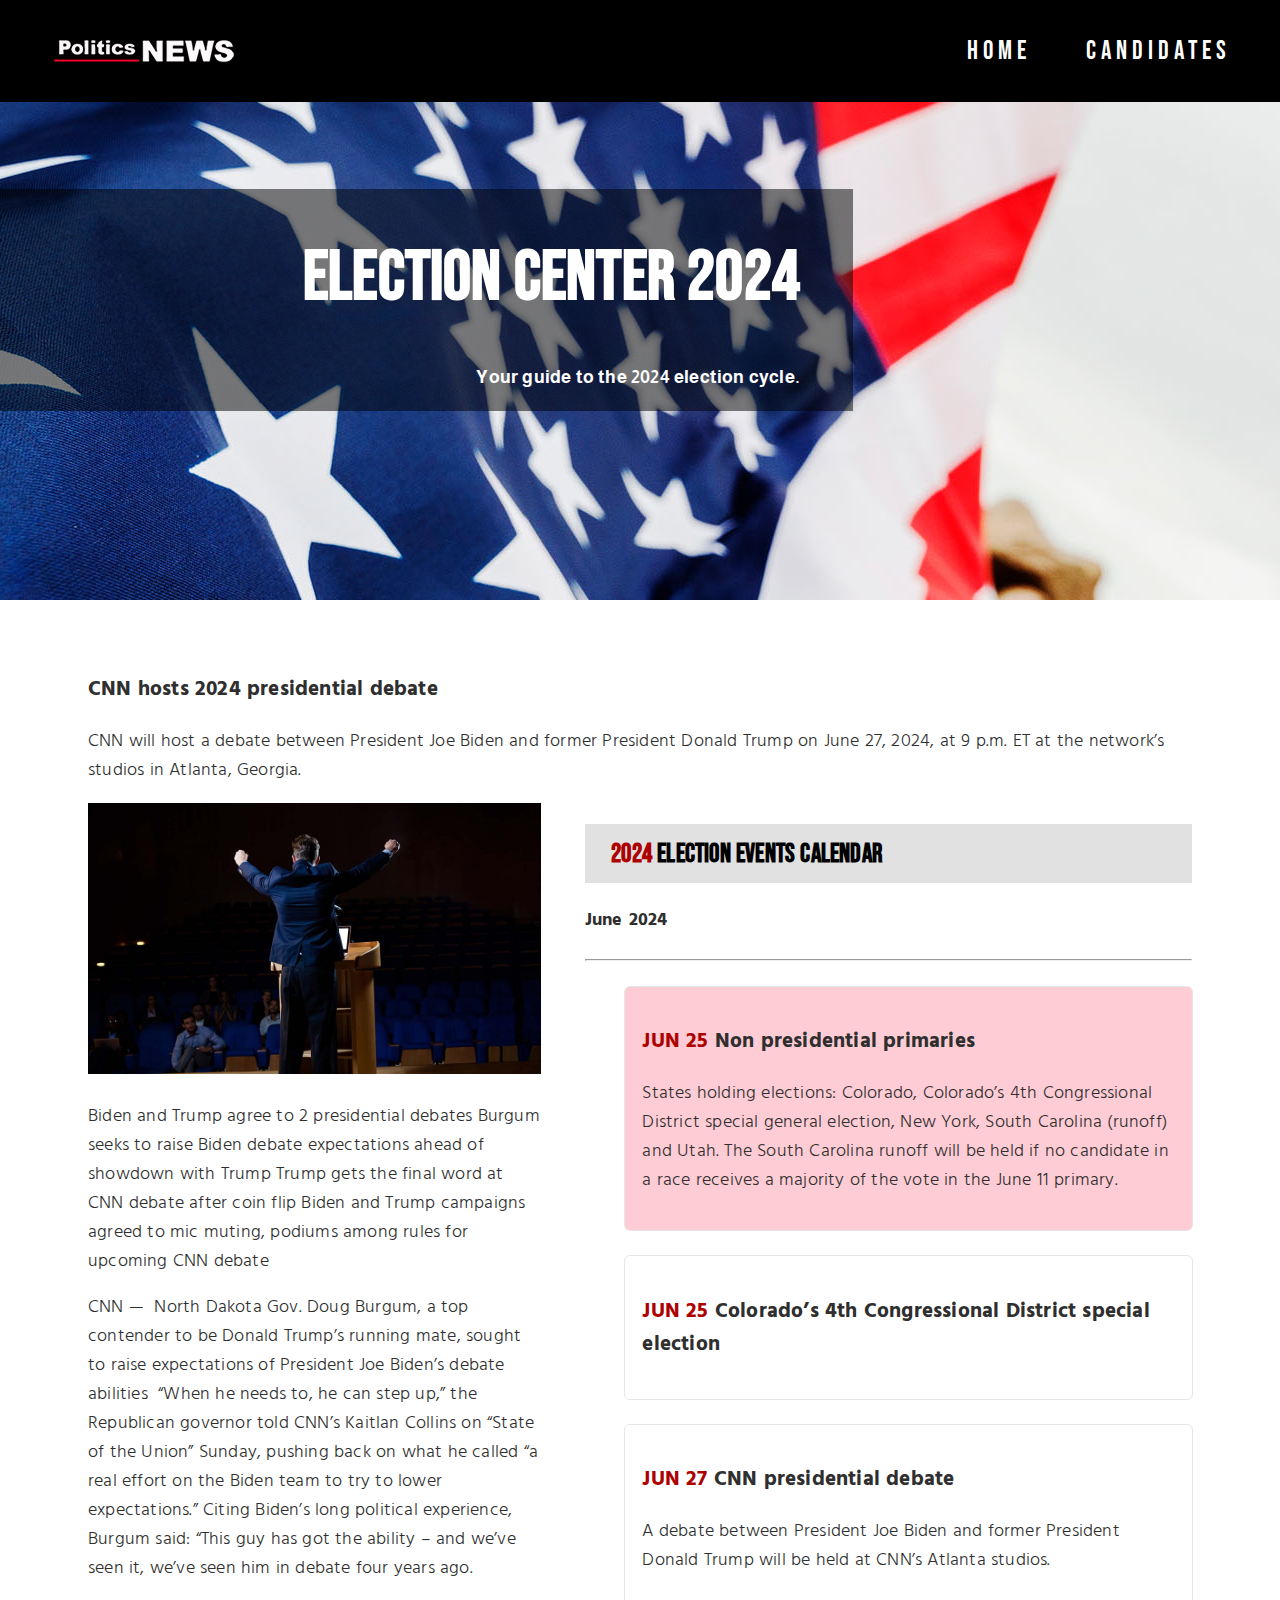
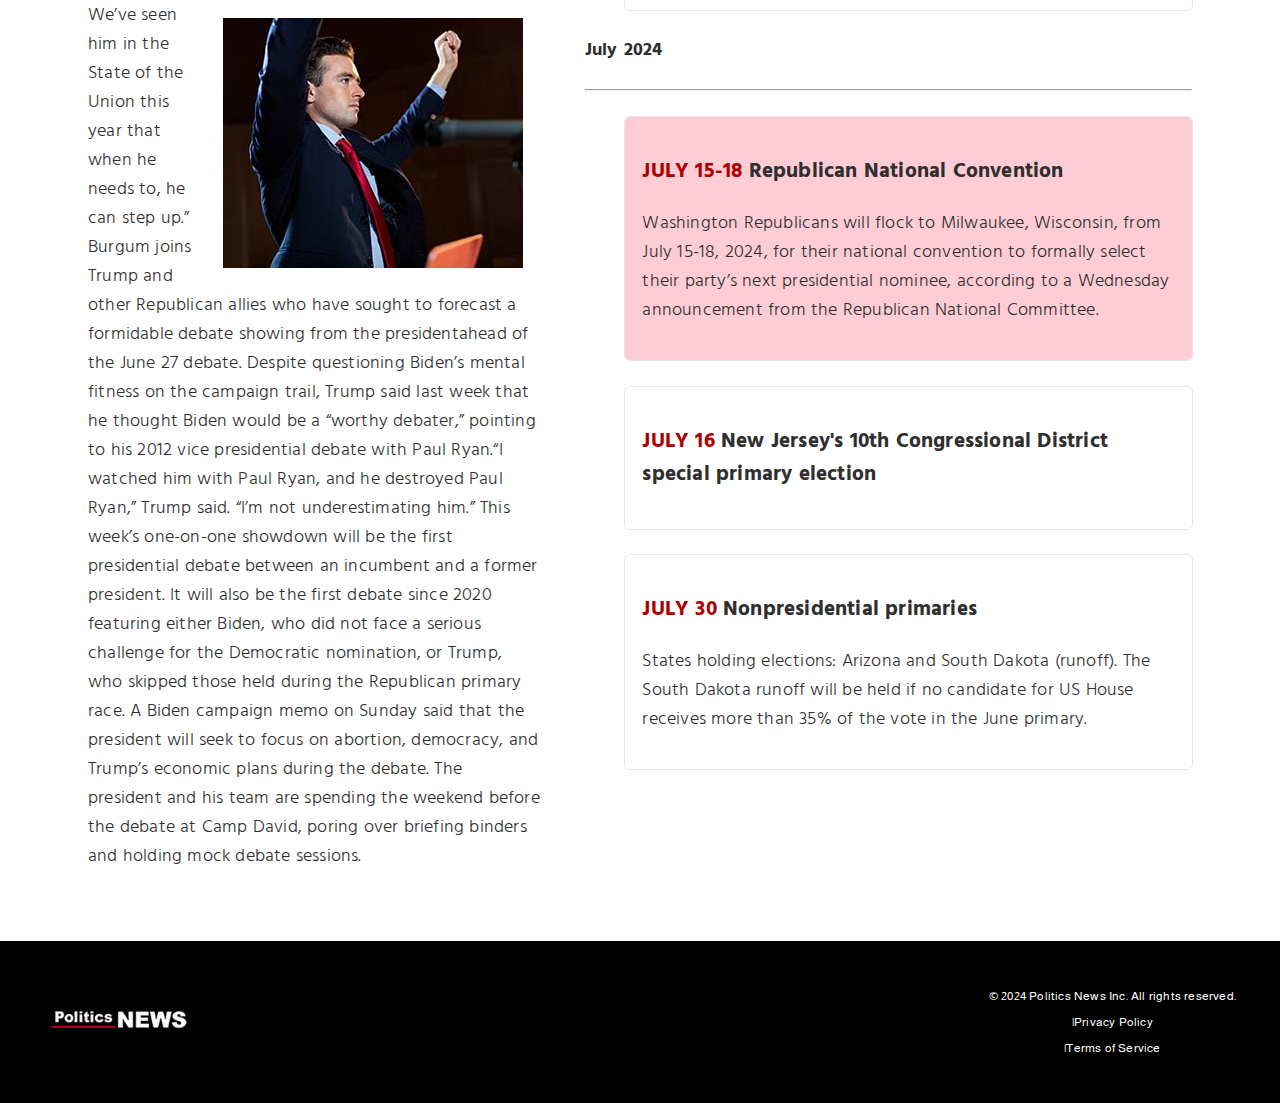
==== home.html @ dde77051 "Initial commit" ====
<!DOCTYPE html>
<html lang="en">
<head>
    <meta charset="UTF-8">
    <meta name="viewport" content="width=device-width, initial-scale=1.0">
    <title> Home </title>
    <link rel="stylesheet" href="css/home.css">
</head>
<body>

    <div id="wrapper">

        <nav>
            <img src="img/logo_200x30.png" alt="logo" class="logo_nav">
            <div id="link">
                <a href="home.html"> Home </a>
                <a href="candidates.html"> Candidates </a>
            </div>
           
        </nav>
        
        <header class="hero_image"> 
            <div class="hero_text">
                <h1 class="big_header" >  Election Center 2024 </h1>
                <h4> Your guide to the 2024 election cycle.</h4>
            </div>
        </header>

       
        <main>
            <h3> CNN hosts 2024 presidential debate </h3>
            <p> CNN will host a debate between President Joe Biden and former President Donald Trump on June 27, 2024, at 9 p.m. ET at the network’s studios in Atlanta, Georgia. </p>
            
            <article id="article_columns">

                <div id="col1">

                    <img class="debate_picture1" src="img/male-business-executive-giving-speech_1000x600.jpg" alt="debate1">
                    
                    <p>
                        Biden and Trump agree to 2 presidential debates
                        Burgum seeks to raise Biden debate expectations ahead of showdown with Trump
                        Trump gets the final word at CNN debate after coin flip
                        Biden and Trump campaigns agreed to mic muting, podiums among rules for upcoming CNN debate
                    </p>
    
                    <p>
                        CNN — 
                        North Dakota Gov. Doug Burgum, a top contender to be Donald Trump’s running mate, sought to raise expectations of President Joe Biden’s debate abilities 
                        “When he needs to, he can step up,” the Republican governor told CNN’s Kaitlan Collins on “State of the Union” Sunday, pushing back on what he called “a real effort on the Biden team to try to lower expectations.”
                        Citing Biden’s long political experience, Burgum said: “This guy has got the ability – and we’ve seen it, we’ve seen him in debate four years ago.
                    </p>
                    <p>
                        <img class="debate_picture2" src="img/male-business-executive-giving-speech_300x250.jpg" alt="debate2"> 
                        We’ve seen him in the State of the Union this year that when he needs to, he can step up.”
                        Burgum joins Trump and other Republican allies who have sought to forecast a formidable debate showing from the presidentahead of the June 27 debate. Despite questioning 
                        Biden’s mental fitness on the campaign trail, Trump said last week that he thought Biden would be a “worthy debater,” pointing to his 2012 vice presidential debate with Paul Ryan.“I watched him with Paul Ryan, and he destroyed Paul Ryan,” Trump said. “I’m not underestimating him.”
                        This week’s one-on-one showdown will be the first presidential debate between an incumbent and a former president. It will also be the first debate since 2020 featuring either Biden, who did not face a serious challenge for the Democratic nomination, or Trump, who skipped those held during the Republican primary race.
                        A Biden campaign memo on Sunday said that the president will seek to focus on abortion, democracy, and Trump’s economic plans during the debate. The president and his team are spending the weekend before the debate at Camp David, poring over briefing binders and holding mock debate sessions.
                    </p>

                </div>

                <div id="col2">
                    <h2 class="calendar_header"> <span> 2024 </span> Election Events Calendar</h2>
                    <h4> June 2024 </h4>
                    <hr>
                    <ul>
                        <li class="calendar_noti">
                            <h3> <span> JUN 25</span> Non presidential primaries </h3>
                            <p> States holding elections: Colorado, Colorado’s 4th Congressional District special general election, New York, South Carolina (runoff) and Utah. The South Carolina runoff will be held if no candidate in a race receives a majority of the vote in the June 11 primary.</p>
                        </li>
                        <li>
                            <h3><span> JUN 25</span> Colorado’s 4th Congressional District special election </h3>
                        </li>
                        <li>
                            <h3><span> JUN 27</span> CNN presidential debate </h3>
                            <p> A debate between President Joe Biden and former President Donald Trump will be held at CNN’s Atlanta studios.</p>
                        </li>
                    </ul>
                    <h4> July 2024 </h4>
                    <hr>
                    <ul>
                        <li class="calendar_noti">
                            <h3> <span> JULY 15-18 </span> Republican National Convention</h3>
                            <p> Washington Republicans will flock to Milwaukee, Wisconsin, from July 15-18, 2024, for their national convention to formally select their party’s next presidential nominee, according to a Wednesday announcement from the Republican National Committee.</p>

                        </li>
                        <li>
                            <h3> <span> JULY 16</span> New Jersey's 10th Congressional District special primary election</h3>
                        </li>
                        <li>
                            <h3><span> JULY 30</span> Nonpresidential primaries </h3>
                            <p> States holding elections: Arizona and South Dakota (runoff). The South Dakota runoff will be held if no candidate for US House receives more than 35% of the vote in the June primary.</p>
                        </li>
                    </ul>
                </div>
            </article>
        </main>

        <footer>
            <a href="home.html"> <img class="logo_footer" src="img/logo_200x30.png" alt="logo"></a>
            <div class="footer_contain">
                <p> © 2024  Politics News Inc. All rights reserved. </p>
                <p >|Privacy Policy </p>
                <p> |Terms of Service</p>
            </div>
        </footer>

    </div>

</body>
</html>
---- css/home.css ----
@import url('https://fonts.googleapis.com/css2?family=Bebas+Neue&display=swap');
@import url('https://fonts.googleapis.com/css2?family=Almarai:wght@300;400;700;800&display=swap');
@import url('https://fonts.googleapis.com/css2?family=Hind:wght@300;400;500;600;700&display=swap');

body{
    font-family: "Almarai", sans-serif;
    color:  #2f2f2f;
    background-color: #fff;
    padding: 0;
    margin: 0;
    font-size: 1.1em;
    word-spacing: 1px;
    letter-spacing: .2px;
}

h1, h2, a{
    font-family: "Bebas Neue", sans-serif;
    color: #fff ;
}

#wrapper{
    background-color: #fff ;
    max-width: 100%;
    margin: 0 auto;
}

header, nav, footer{
    padding: 2em 2.5em;
}

nav, footer{
    display: flex;
    flex-direction: row;
    justify-content: space-between;
    text-align: center;
    align-items: center;
    color: #fff;
    background-color: #000 ;
}

/* nav */

nav{
    position: fixed;
    top: 0;
    width: 100%;
}

#link{
    padding-right: 3rem;
}

#link a{
    font-size: 1.5em;
    letter-spacing: 5px;
    padding-right: 1.7em;
    color: #fff;
    text-decoration: none;
}

#link a:hover{
    color:  rgb(250,0,40);
    text-decoration: none;
}


/* header */

.hero_image{
    height: 600px;
    padding: 0;
    box-sizing: border-box;
    background: grey 
    url(../img/independence-day-concept-with-american-flag_3000x800.jpg) no-repeat center top;
    display: flex;
    flex-direction: column;
    justify-content: center;
    background-attachment: fixed; /*To fix picture not move only text when scroll*/
}

.big_header{ 
    font-size: 4em;
}

.hero_text{
    max-width: 800px ;
    padding-right: 3em ;
    text-align: right;
    color: #fff;
    background-color: rgba(0,0,0,0.5);
}

/* main contain*/

main{
    padding: 3em 5em;
    font-family: "Hind", sans-serif;
    font-weight: 200;
}

#article_columns{
    display: flex;
    justify-content: space-between;
}

.debate_picture1{
    max-width: 100%;
    height: auto;
}

.debate_picture2{ 
    float: right;
    max-width: 100%;
    height: auto;
    margin: 1em;
}
.calendar_header{
    padding: .5em 1em ;
    color: #000;
    background-color:rgba(104, 103, 103, 0.2) ;

}

.calendar_header span{
    color:  rgb(250,0,40);
}


ul{
    margin-top: 0 ;
    margin-bottom: 0;
    list-style: none;
}

ul li{
    outline: 1px solid rgb(1, 1, 1, 0.1);
    padding: 1em;
    margin: 1.5em 0em;
    border-radius: 5px;
}

ul li:hover{
    background-color:rgba(159, 158, 158, 0.2) ;
}


.calendar_noti{
    background-color:rgb(250,0,40,0.2);
}

#col2 span{
    color: #ad0101;
    
}

#col1, #col2{
    box-sizing: border-box;
}


#col1{
    flex: 0 1 41%;
}

#col2{
    flex: 0 1 55%;
}

/* Footer */
.logo_footer{
    max-width: 150px;
}

.footer_contain{
    font-size: .7em;
}

@media screen and (max-width:1100px){
    
    body{
        font-size: 1em;
        word-spacing: .6px;
    }
    
    header, nav, footer{
        padding: 1.7em 1em;
    }

    /* nav */
    .logo_nav{
        width: 130px;
    }  
    
    #link{
        padding-right: 1rem;
    }
    
    #link a{
        font-size: 1.2em;
    }

    /* header */
    .big_header{
        font-size: 3.5em;
    }
    

    /* main */
    #article_columns{
        display: block;
    }   

    #col1, #col2{
       margin: 3em auto;
    }
    
    main{
        padding: 2em 5em;
    }

    /* footer */
    .footer_contain{
        font-size: .8em;
    }
    
}

@media screen and (max-width:769px){
    
    header, nav, footer{
        padding: 1.3em 1em;
    }

    /* nav*/
    #link a{
        font-size: 1.1em;
        padding-right: 1em;
    }

    /* header */

    .hero_image{
        height: 500px;
    }

    /* main contain */

    main{
        padding: 2em 2em;
    }
 

    /* Footer */

    .footer_contain{
        font-size: .5em;
    }

    .logo_footer{
        width: 100px;
    }
}
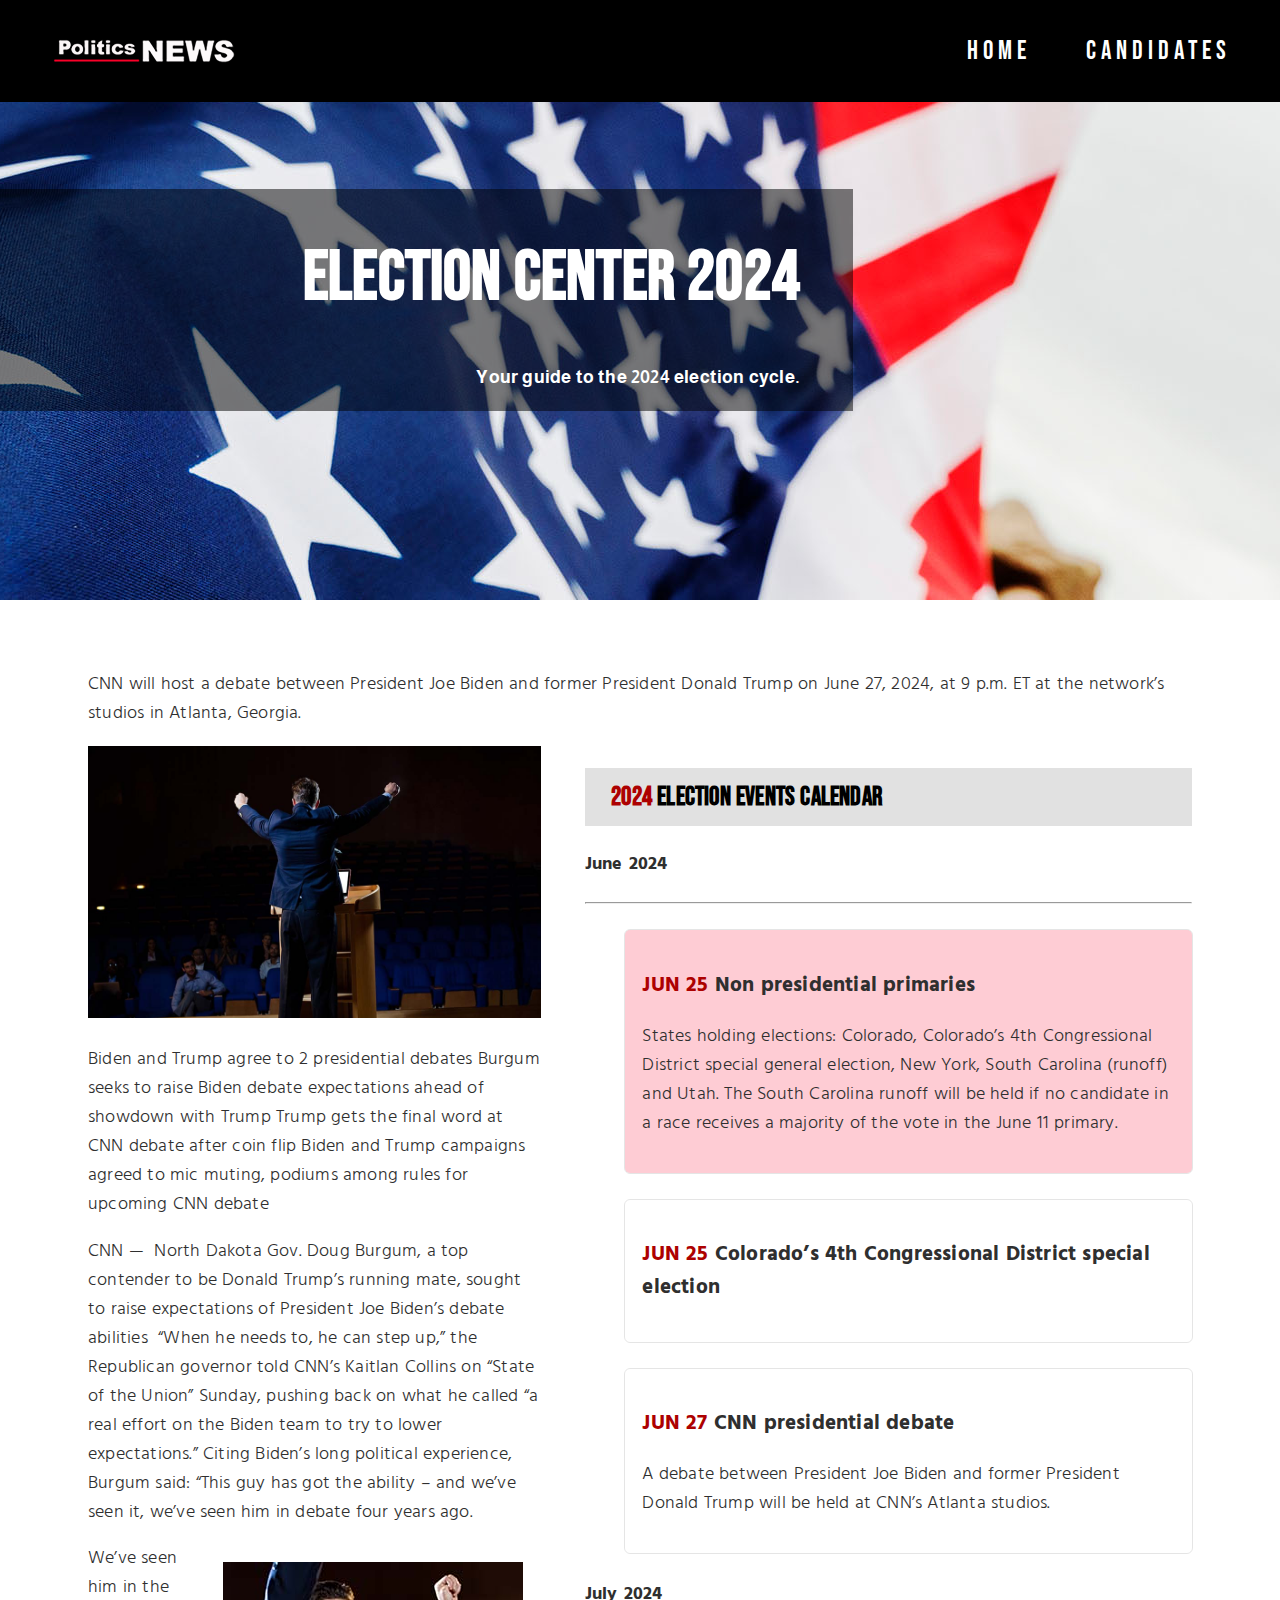
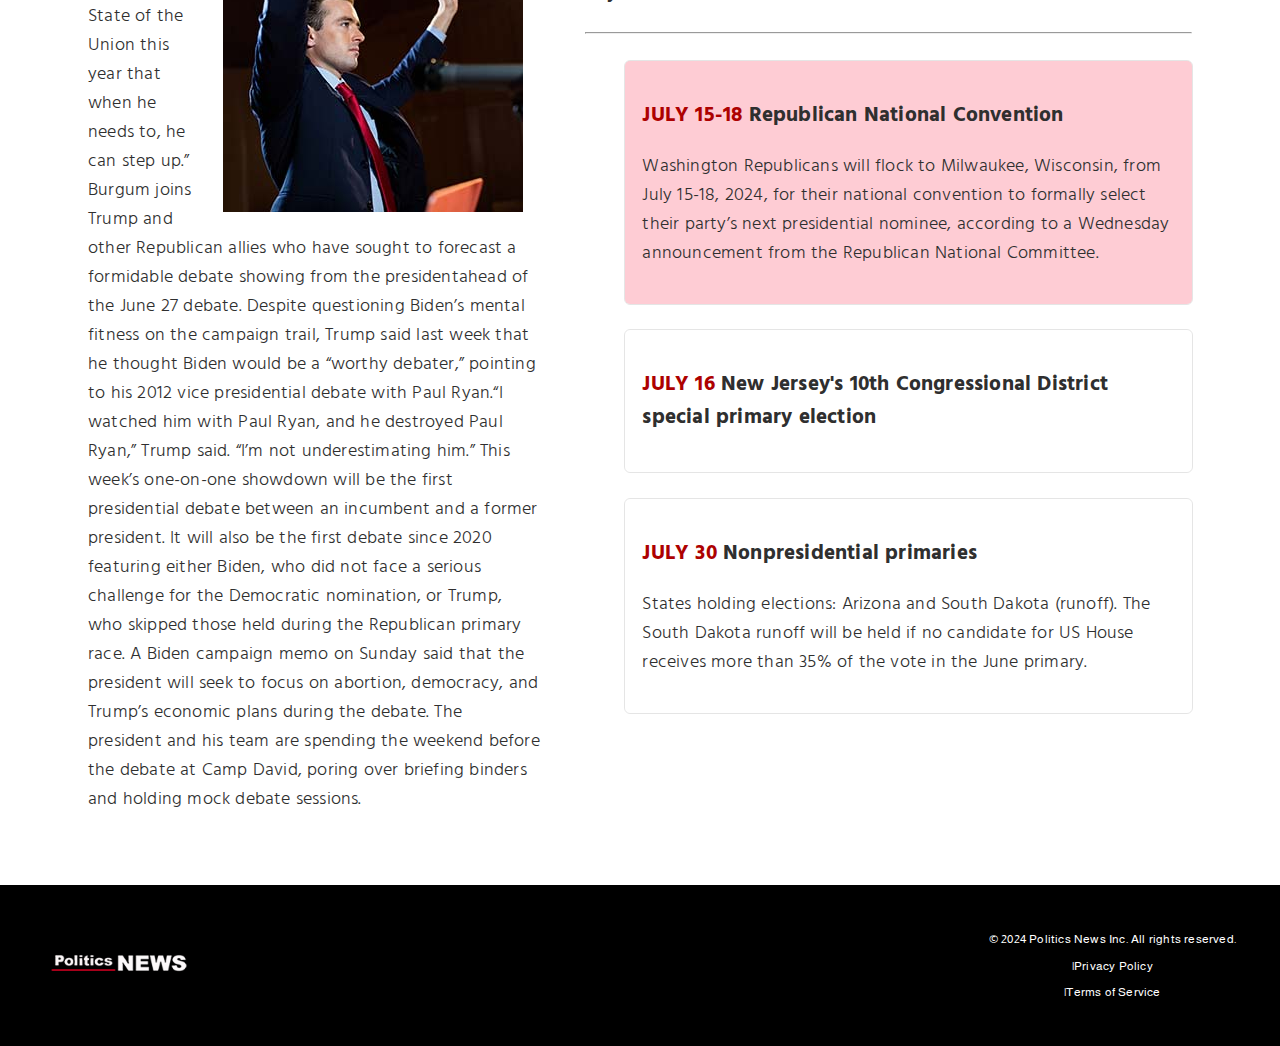
==== commit 78e8f494: "Update website" ====
--- a/home.html
+++ b/home.html
@@ -28,7 +28,7 @@
 
        
         <main>
-            <h3> CNN hosts 2024 presidential debate </h3>
+
             <p> CNN will host a debate between President Joe Biden and former President Donald Trump on June 27, 2024, at 9 p.m. ET at the network’s studios in Atlanta, Georgia. </p>
             
             <article id="article_columns">
